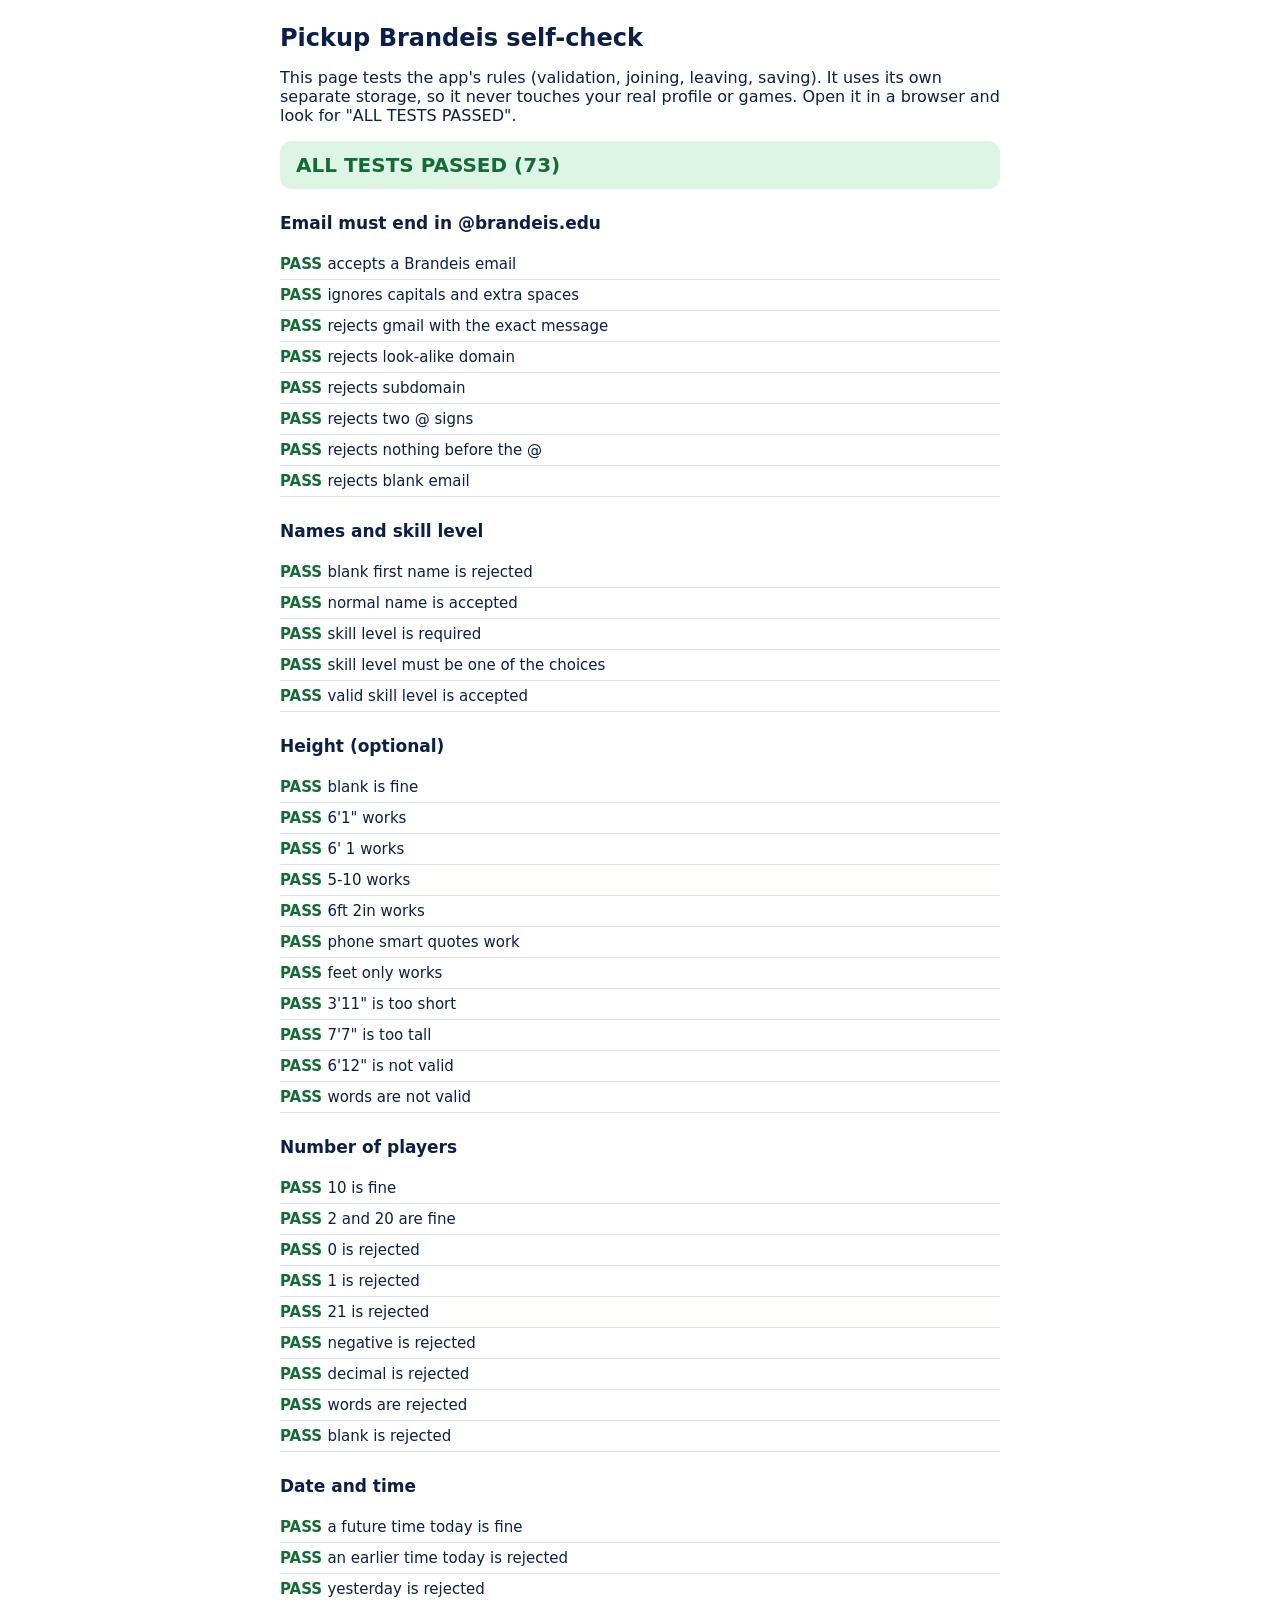
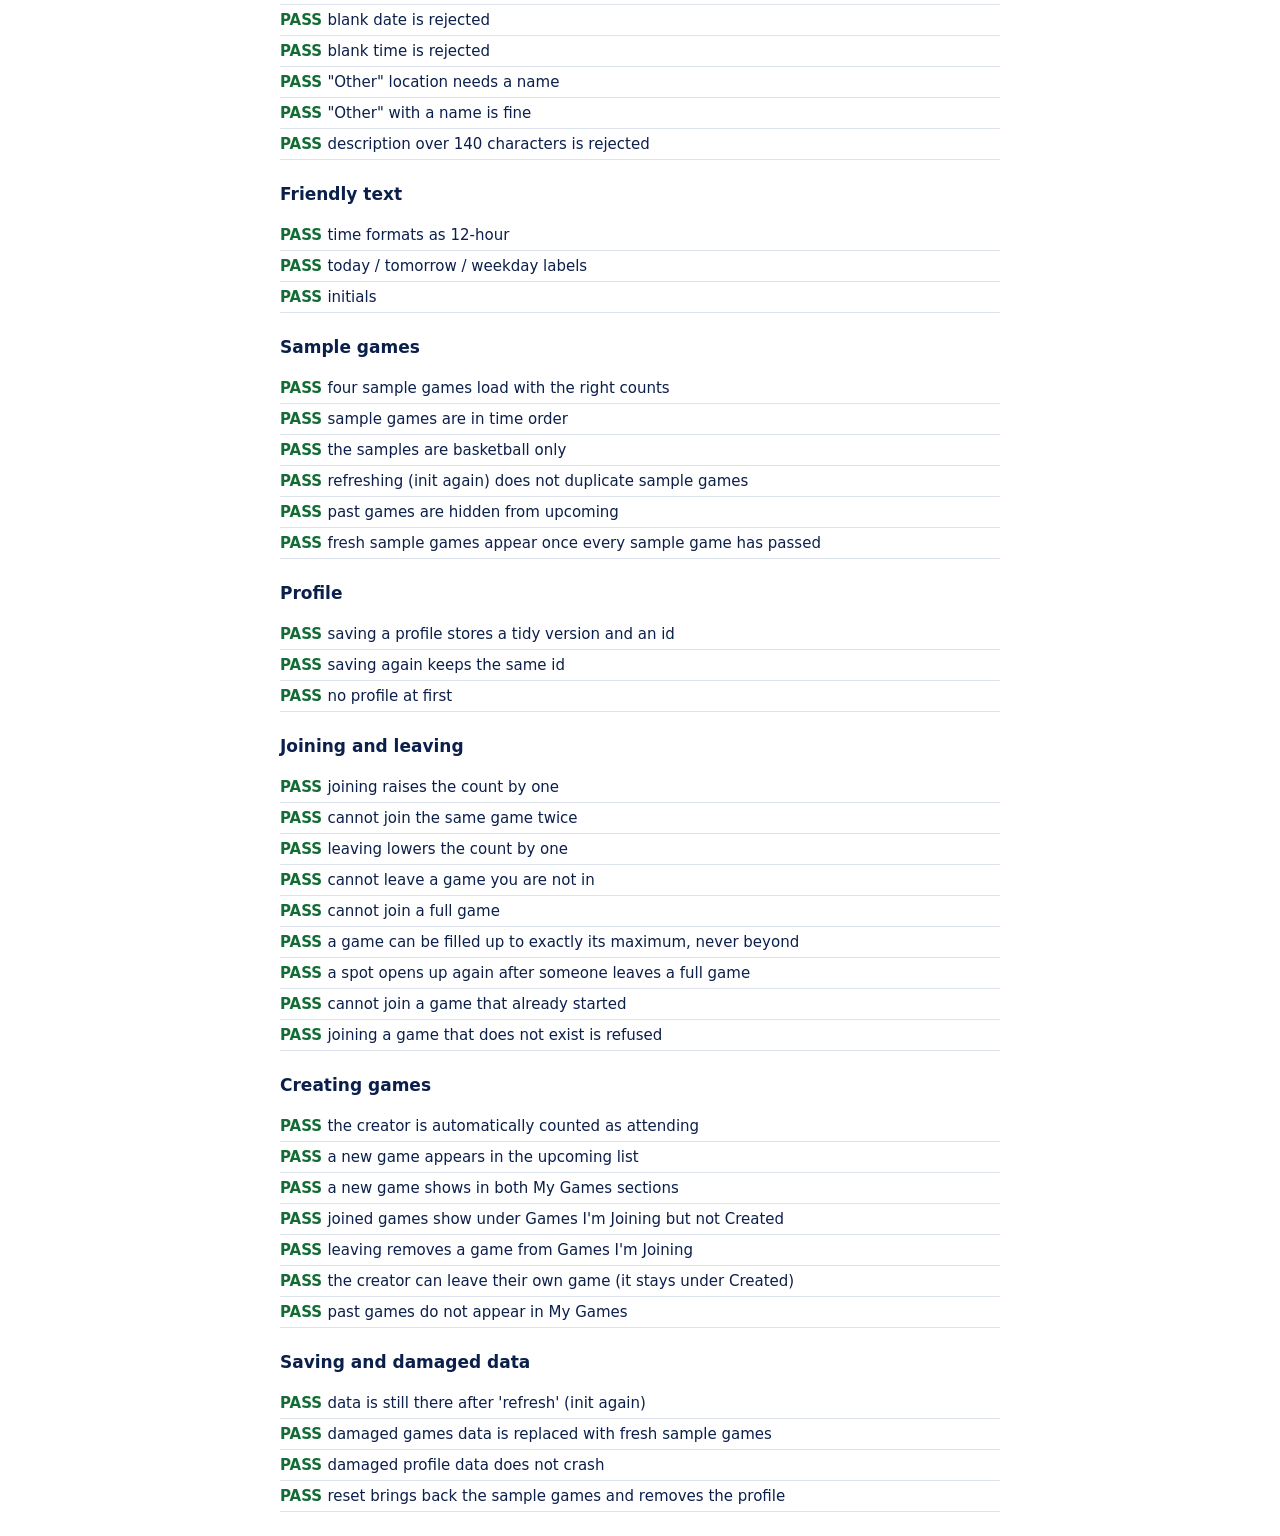
==== public/tests.html @ b557ad42 "FInal project" ====
<!DOCTYPE html>
<html lang="en">
<head>
  <meta charset="UTF-8">
  <meta name="viewport" content="width=device-width, initial-scale=1">
  <title>Pickup Brandeis - Self-check</title>
  <style>
    body { font-family: system-ui, sans-serif; max-width: 720px; margin: 24px auto; padding: 0 16px; color: #0b1f4b; }
    h1 { font-size: 24px; }
    #summary { font-size: 20px; font-weight: 700; padding: 12px 16px; border-radius: 12px; margin: 16px 0; }
    #summary.pass { background: #dcf5e5; color: #136c35; }
    #summary.fail { background: #fde8e8; color: #c62828; }
    ul { list-style: none; padding: 0; }
    li { padding: 6px 0; border-bottom: 1px solid #dde3ee; font-size: 15px; }
    .ok::before { content: "PASS  "; color: #136c35; font-weight: 700; }
    .bad::before { content: "FAIL  "; color: #c62828; font-weight: 700; }
    .detail { color: #c62828; font-size: 13px; }
    h2 { font-size: 17px; margin-top: 24px; }
  </style>
</head>
<body>
  <h1>Pickup Brandeis self-check</h1>
  <p>This page tests the app's rules (validation, joining, leaving, saving). It uses its own separate storage, so it never touches your real profile or games. Open it in a browser and look for "ALL TESTS PASSED".</p>
  <div id="summary">Running...</div>
  <div id="results"></div>

  <script src="js/config.js"></script>
  <script src="js/format.js"></script>
  <script src="js/sampleData.js"></script>
  <script src="js/validation.js"></script>
  <script src="js/storage.js"></script>
  <script>
    (function () {
      PB.storage.useNamespace("pb.test.");

      const results = [];
      let currentGroup = null;
      let groupList = null;
      const out = document.getElementById("results");

      function group(name) {
        const h = document.createElement("h2");
        h.textContent = name;
        out.appendChild(h);
        groupList = document.createElement("ul");
        out.appendChild(groupList);
      }

      function test(name, fn) {
        let ok = true, detail = "";
        try { fn(); } catch (e) { ok = false; detail = e.message; }
        results.push({ name: name, ok: ok });
        const li = document.createElement("li");
        li.className = ok ? "ok" : "bad";
        li.textContent = name;
        if (!ok) {
          const d = document.createElement("div");
          d.className = "detail";
          d.textContent = detail;
          li.appendChild(d);
        }
        groupList.appendChild(li);
      }

      function eq(actual, expected, label) {
        if (JSON.stringify(actual) !== JSON.stringify(expected)) {
          throw new Error((label || "value") + ": expected " + JSON.stringify(expected) + " but got " + JSON.stringify(actual));
        }
      }

      // Thursday, Sept 24 2026, 12:00 noon. A fixed "now" keeps tests repeatable.
      const NOW = new Date(2026, 8, 24, 12, 0, 0);
      function fresh() {
        ["profile", "players", "games"].forEach(PB.storage._rawRemove);
        PB.storage.init(NOW);
      }
      const V = PB.validation;

      group("Email must end in @brandeis.edu");
      test("accepts a Brandeis email", function () { eq(V.email("maya@brandeis.edu"), ""); });
      test("ignores capitals and extra spaces", function () { eq(V.email("  Maya@Brandeis.EDU  "), ""); });
      test("rejects gmail with the exact message", function () { eq(V.email("maya@gmail.com"), "Please use your Brandeis email."); });
      test("rejects look-alike domain", function () { eq(V.email("maya@brandeis.edu.evil.com"), "Please use your Brandeis email."); });
      test("rejects subdomain", function () { eq(V.email("maya@student.brandeis.edu"), "Please use your Brandeis email."); });
      test("rejects two @ signs", function () { eq(V.email("a@b@brandeis.edu"), "Please use your Brandeis email."); });
      test("rejects nothing before the @", function () { eq(V.email("@brandeis.edu"), "Please use your Brandeis email."); });
      test("rejects blank email", function () { eq(V.email("   "), "Please enter your Brandeis email."); });

      group("Names and skill level");
      test("blank first name is rejected", function () { eq(V.name("   ", "first name"), "Please enter your first name."); });
      test("normal name is accepted", function () { eq(V.name("Maya", "first name"), ""); });
      test("skill level is required", function () { eq(V.skill("", PB.config.PROFILE_SKILLS), "Please choose a skill level."); });
      test("skill level must be one of the choices", function () { eq(V.skill("Expert", PB.config.PROFILE_SKILLS), "Please choose a skill level."); });
      test("valid skill level is accepted", function () { eq(V.skill("Advanced", PB.config.PROFILE_SKILLS), ""); });

      group("Height (optional)");
      test("blank is fine", function () { eq(V.height("").error, ""); });
      test("6'1\" works", function () { eq(V.height("6'1\"").normalized, "6'1\""); });
      test("6' 1 works", function () { eq(V.height("6' 1").normalized, "6'1\""); });
      test("5-10 works", function () { eq(V.height("5-10").normalized, "5'10\""); });
      test("6ft 2in works", function () { eq(V.height("6ft 2in").normalized, "6'2\""); });
      test("phone smart quotes work", function () { eq(V.height("6’1”").normalized, "6'1\""); });
      test("feet only works", function () { eq(V.height("6'").normalized, "6'0\""); });
      test("3'11\" is too short", function () { eq(V.height("3'11\"").error !== "", true); });
      test("7'7\" is too tall", function () { eq(V.height("7'7\"").error !== "", true); });
      test("6'12\" is not valid", function () { eq(V.height("6'12\"").error !== "", true); });
      test("words are not valid", function () { eq(V.height("tall").error !== "", true); });

      group("Number of players");
      test("10 is fine", function () { eq(V.players("10"), ""); });
      test("2 and 20 are fine", function () { eq([V.players("2"), V.players("20")], ["", ""]); });
      test("0 is rejected", function () { eq(V.players("0") !== "", true); });
      test("1 is rejected", function () { eq(V.players("1") !== "", true); });
      test("21 is rejected", function () { eq(V.players("21") !== "", true); });
      test("negative is rejected", function () { eq(V.players("-4") !== "", true); });
      test("decimal is rejected", function () { eq(V.players("6.5") !== "", true); });
      test("words are rejected", function () { eq(V.players("ten") !== "", true); });
      test("blank is rejected", function () { eq(V.players("") !== "", true); });

      group("Date and time");
      test("a future time today is fine", function () { eq(V.futureDateTime("2026-09-24", "18:00", NOW), ""); });
      test("an earlier time today is rejected", function () { eq(V.futureDateTime("2026-09-24", "09:00", NOW) !== "", true); });
      test("yesterday is rejected", function () { eq(V.futureDateTime("2026-09-23", "18:00", NOW) !== "", true); });
      test("blank date is rejected", function () { eq(V.date("") !== "", true); });
      test("blank time is rejected", function () { eq(V.time("") !== "", true); });
      test("\"Other\" location needs a name", function () { eq(V.location("Other", "  ") !== "", true); });
      test("\"Other\" with a name is fine", function () { eq(V.location("Other", "Rabb lawn"), ""); });
      test("description over 140 characters is rejected", function () { eq(V.description(new Array(142).join("a")) !== "", true); });

      group("Friendly text");
      test("time formats as 12-hour", function () { eq([PB.format.formatTime("18:00"), PB.format.formatTime("00:05"), PB.format.formatTime("12:30")], ["6:00 PM", "12:05 AM", "12:30 PM"]); });
      test("today / tomorrow / weekday labels", function () {
        eq([PB.format.dayLabel("2026-09-24", NOW), PB.format.dayLabel("2026-09-25", NOW), PB.format.dayLabel("2026-09-26", NOW), PB.format.dayLabel("2026-10-05", NOW)],
          ["Today", "Tomorrow", "Saturday", "Mon, Oct 5"]);
      });
      test("initials", function () { eq(PB.format.initials({ firstName: "maya", lastName: "klein" }), "MK"); });

      group("Sample games");
      test("four sample games load with the right counts", function () {
        fresh();
        const games = PB.storage.getUpcomingGames(NOW);
        eq(games.map(function (g) { return g.playerIds.length + "/" + g.maxPlayers; }), ["8/10", "6/10", "4/10", "10/10"]);
      });
      test("sample games are in time order", function () {
        fresh();
        const g = PB.storage.getUpcomingGames(NOW);
        eq([g[0].date, g[1].date, g[2].date, g[3].date], ["2026-09-24", "2026-09-25", "2026-09-26", "2026-09-27"]);
      });
      test("the samples are basketball only", function () {
        fresh();
        eq(PB.storage.getGames().every(function (g) { return g.sport === "basketball"; }), true);
      });
      test("refreshing (init again) does not duplicate sample games", function () {
        fresh();
        PB.storage.init(NOW); PB.storage.init(NOW); PB.storage.init(NOW);
        eq(PB.storage.getGames().length, 4);
      });
      test("past games are hidden from upcoming", function () {
        fresh();
        const later = new Date(2026, 8, 24, 20, 0, 0); // 8 PM: the 6 PM game is over
        eq(PB.storage.getUpcomingGames(later).length, 3);
      });
      test("fresh sample games appear once every sample game has passed", function () {
        fresh();
        const muchLater = new Date(2026, 9, 5, 12, 0, 0);
        PB.storage.init(muchLater);
        eq(PB.storage.getUpcomingGames(muchLater).length, 4);
      });

      group("Profile");
      test("saving a profile stores a tidy version and an id", function () {
        fresh();
        const p = PB.storage.saveProfile({ firstName: " Jesse ", lastName: "Degn", email: " Jesse@Brandeis.edu ", skill: "Intermediate", height: "6'1\"", positions: ["Point Guard", "Center"] });
        eq([p.firstName, p.email, p.positions.length, !!p.id], ["Jesse", "jesse@brandeis.edu", 2, true]);
        eq(PB.storage.getProfile().id, p.id);
      });
      test("saving again keeps the same id", function () {
        fresh();
        const a = PB.storage.saveProfile({ firstName: "A", lastName: "B", email: "a@brandeis.edu", skill: "Beginner", positions: [] });
        const b = PB.storage.saveProfile({ firstName: "A2", lastName: "B", email: "a@brandeis.edu", skill: "Beginner", positions: [] });
        eq(a.id, b.id);
      });
      test("no profile at first", function () { fresh(); eq(PB.storage.getProfile(), null); });

      group("Joining and leaving");
      function me() {
        return PB.storage.saveProfile({ firstName: "Test", lastName: "User", email: "t@brandeis.edu", skill: "Beginner", positions: [] });
      }
      test("joining raises the count by one", function () {
        fresh(); const p = me(); const g = PB.storage.getUpcomingGames(NOW)[0];
        const r = PB.storage.joinGame(g.id, p.id, NOW);
        eq([r.ok, PB.storage.getGame(g.id).playerIds.length], [true, 9]);
      });
      test("cannot join the same game twice", function () {
        fresh(); const p = me(); const g = PB.storage.getUpcomingGames(NOW)[0];
        PB.storage.joinGame(g.id, p.id, NOW);
        const r = PB.storage.joinGame(g.id, p.id, NOW);
        eq([r.ok, r.reason, PB.storage.getGame(g.id).playerIds.length], [false, "already", 9]);
      });
      test("leaving lowers the count by one", function () {
        fresh(); const p = me(); const g = PB.storage.getUpcomingGames(NOW)[0];
        PB.storage.joinGame(g.id, p.id, NOW);
        const r = PB.storage.leaveGame(g.id, p.id, NOW);
        eq([r.ok, PB.storage.getGame(g.id).playerIds.length], [true, 8]);
      });
      test("cannot leave a game you are not in", function () {
        fresh(); const p = me(); const g = PB.storage.getUpcomingGames(NOW)[0];
        const r = PB.storage.leaveGame(g.id, p.id, NOW);
        eq([r.ok, r.reason, PB.storage.getGame(g.id).playerIds.length], [false, "not-joined", 8]);
      });
      test("cannot join a full game", function () {
        fresh(); const p = me(); const full = PB.storage.getUpcomingGames(NOW)[3];
        const r = PB.storage.joinGame(full.id, p.id, NOW);
        eq([r.ok, r.reason, PB.storage.getGame(full.id).playerIds.length], [false, "full", 10]);
      });
      test("a game can be filled up to exactly its maximum, never beyond", function () {
        fresh(); const p = me(); const g = PB.storage.getUpcomingGames(NOW)[0]; // 8 of 10
        PB.storage.joinGame(g.id, p.id, NOW); // 9
        const other = PB.storage.saveProfile; // (keep same profile; use fake ids for extra players)
        eq(PB.storage.joinGame(g.id, "x1", NOW).ok, true); // 10
        eq(PB.storage.joinGame(g.id, "x2", NOW).reason, "full");
        eq(PB.storage.getGame(g.id).playerIds.length, 10);
      });
      test("a spot opens up again after someone leaves a full game", function () {
        fresh(); const p = me(); const g = PB.storage.getUpcomingGames(NOW)[0];
        PB.storage.joinGame(g.id, p.id, NOW); PB.storage.joinGame(g.id, "x1", NOW); // now 10
        PB.storage.leaveGame(g.id, p.id, NOW);
        eq(PB.storage.isFull(PB.storage.getGame(g.id)), false);
      });
      test("cannot join a game that already started", function () {
        fresh(); const p = me(); const g = PB.storage.getUpcomingGames(NOW)[0];
        const later = new Date(2026, 8, 24, 19, 0, 0);
        eq(PB.storage.joinGame(g.id, p.id, later).reason, "started");
      });
      test("joining a game that does not exist is refused", function () {
        fresh(); const p = me();
        eq(PB.storage.joinGame("nope", p.id, NOW).reason, "not-found");
      });

      group("Creating games");
      function make(extra) {
        const base = { date: "2026-09-30", time: "17:00", location: "Gosman Courts", skill: "Beginner", maxPlayers: "6", description: " Bring water " };
        return Object.assign(base, extra || {});
      }
      test("the creator is automatically counted as attending", function () {
        fresh(); const p = me();
        const g = PB.storage.createGame(make(), p.id);
        eq([g.playerIds, g.creatorId === p.id, g.maxPlayers, g.description], [[p.id], true, 6, "Bring water"]);
      });
      test("a new game appears in the upcoming list", function () {
        fresh(); const p = me();
        const g = PB.storage.createGame(make(), p.id);
        eq(PB.storage.getUpcomingGames(NOW).some(function (x) { return x.id === g.id; }), true);
      });
      test("a new game shows in both My Games sections", function () {
        fresh(); const p = me();
        const g = PB.storage.createGame(make(), p.id);
        const mine = PB.storage.getMyGames(p.id, NOW);
        eq([mine.joining.map(function (x) { return x.id; }), mine.created.map(function (x) { return x.id; })], [[g.id], [g.id]]);
      });
      test("joined games show under Games I'm Joining but not Created", function () {
        fresh(); const p = me(); const g = PB.storage.getUpcomingGames(NOW)[0];
        PB.storage.joinGame(g.id, p.id, NOW);
        const mine = PB.storage.getMyGames(p.id, NOW);
        eq([mine.joining.length, mine.created.length], [1, 0]);
      });
      test("leaving removes a game from Games I'm Joining", function () {
        fresh(); const p = me(); const g = PB.storage.getUpcomingGames(NOW)[0];
        PB.storage.joinGame(g.id, p.id, NOW); PB.storage.leaveGame(g.id, p.id, NOW);
        eq(PB.storage.getMyGames(p.id, NOW).joining.length, 0);
      });
      test("the creator can leave their own game (it stays under Created)", function () {
        fresh(); const p = me();
        const g = PB.storage.createGame(make(), p.id);
        PB.storage.leaveGame(g.id, p.id, NOW);
        const mine = PB.storage.getMyGames(p.id, NOW);
        eq([PB.storage.getGame(g.id).playerIds.length, mine.joining.length, mine.created.length], [0, 0, 1]);
      });
      test("past games do not appear in My Games", function () {
        fresh(); const p = me(); const g = PB.storage.getUpcomingGames(NOW)[0];
        PB.storage.joinGame(g.id, p.id, NOW);
        const later = new Date(2026, 8, 24, 20, 0, 0);
        eq(PB.storage.getMyGames(p.id, later).joining.length, 0);
      });

      group("Saving and damaged data");
      test("data is still there after 'refresh' (init again)", function () {
        fresh(); const p = me();
        const g = PB.storage.createGame(make(), p.id);
        PB.storage.joinGame(PB.storage.getUpcomingGames(NOW)[0].id, p.id, NOW);
        PB.storage.init(NOW);
        eq([!!PB.storage.getGame(g.id), PB.storage.getProfile().id === p.id, PB.storage.getMyGames(p.id, NOW).joining.length], [true, true, 2]);
      });
      test("damaged games data is replaced with fresh sample games", function () {
        fresh();
        PB.storage._rawSet("games", "{{{ not json");
        PB.storage.init(NOW);
        eq([PB.storage.status.recovered, PB.storage.getGames().length], [true, 4]);
      });
      test("damaged profile data does not crash", function () {
        fresh();
        PB.storage._rawSet("profile", "12345garbage");
        eq(PB.storage.getProfile(), null);
      });
      test("reset brings back the sample games and removes the profile", function () {
        fresh(); const p = me(); PB.storage.createGame(make(), p.id);
        PB.storage.resetAll(NOW);
        eq([PB.storage.getProfile(), PB.storage.getGames().length], [null, 4]);
      });

      // ----- summary -----
      const failed = results.filter(function (r) { return !r.ok; });
      const summary = document.getElementById("summary");
      if (failed.length === 0) {
        summary.textContent = "ALL TESTS PASSED (" + results.length + ")";
        summary.className = "pass";
      } else {
        summary.textContent = failed.length + " of " + results.length + " tests FAILED";
        summary.className = "fail";
      }
      window.__testResults = { total: results.length, failed: failed.map(function (f) { return f.name; }) };

      // Clean up the test storage.
      ["profile", "players", "games"].forEach(PB.storage._rawRemove);
    })();
  </script>
</body>
</html>
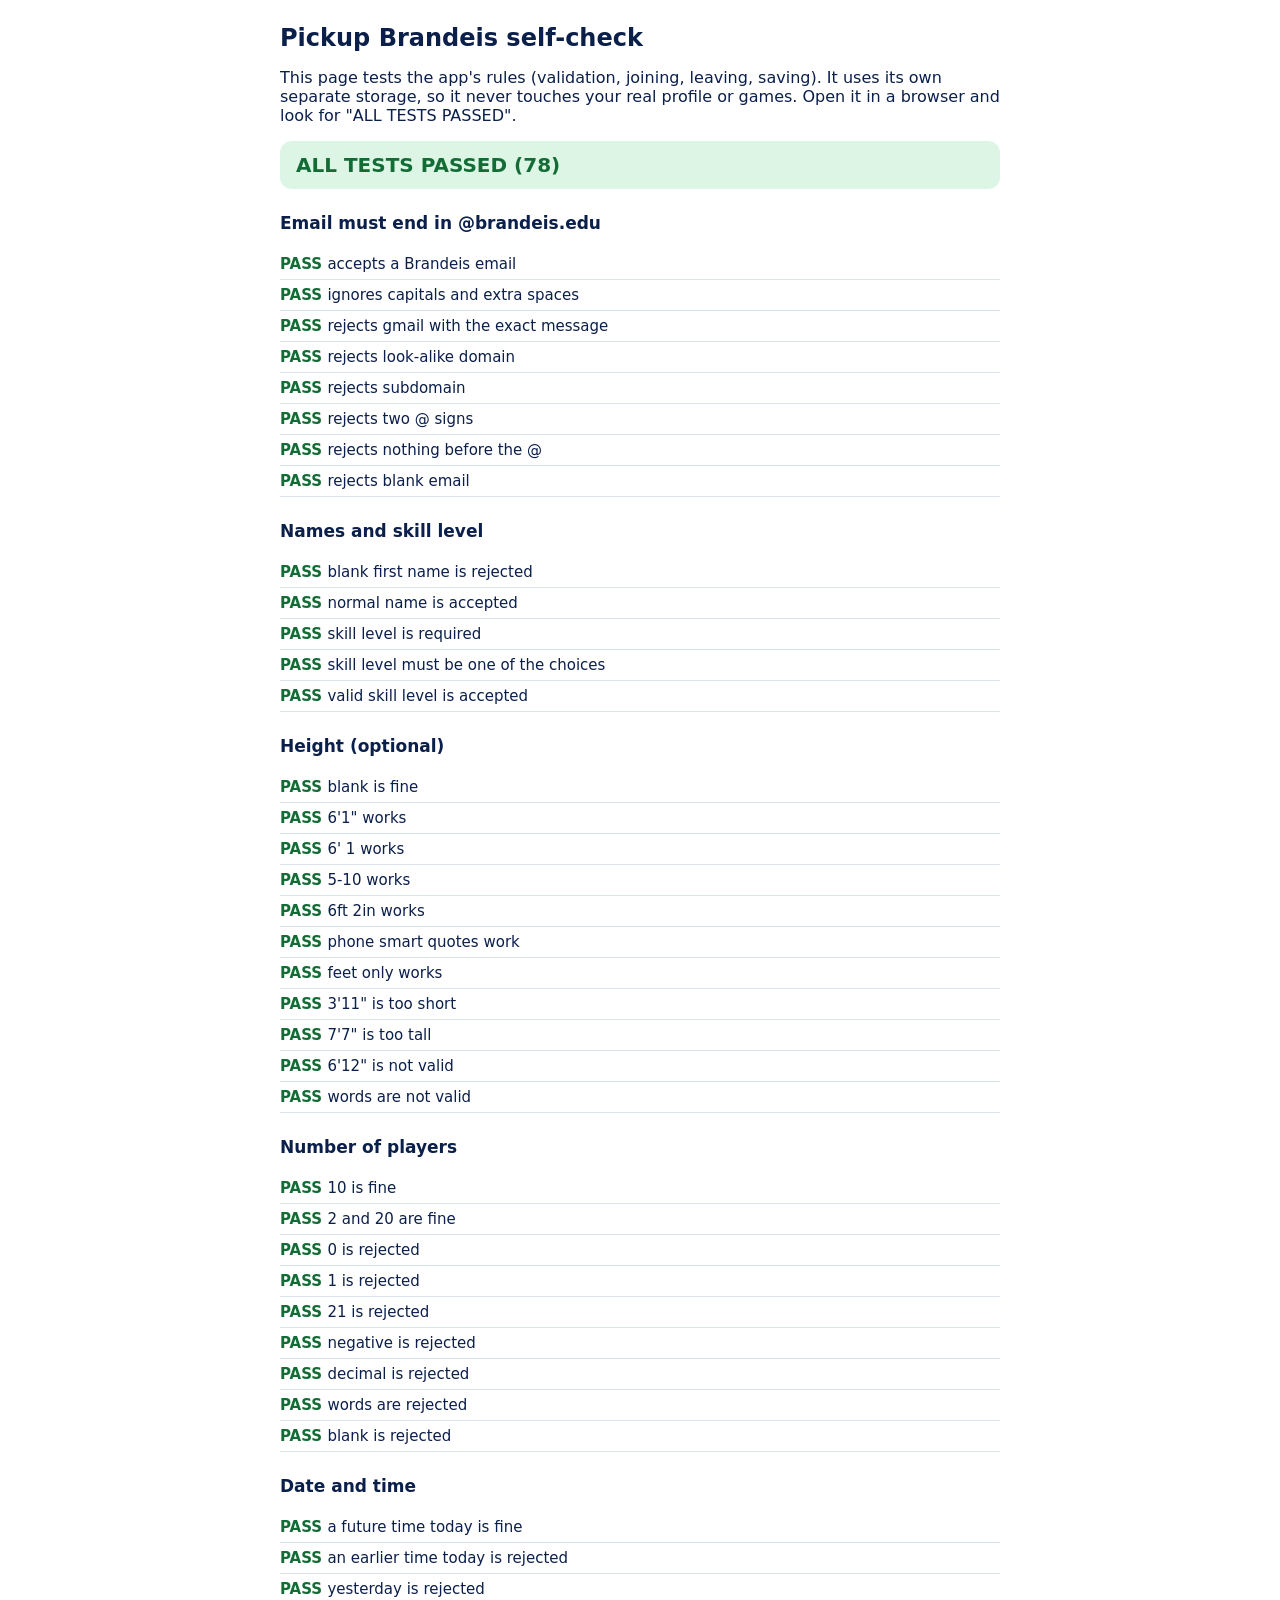
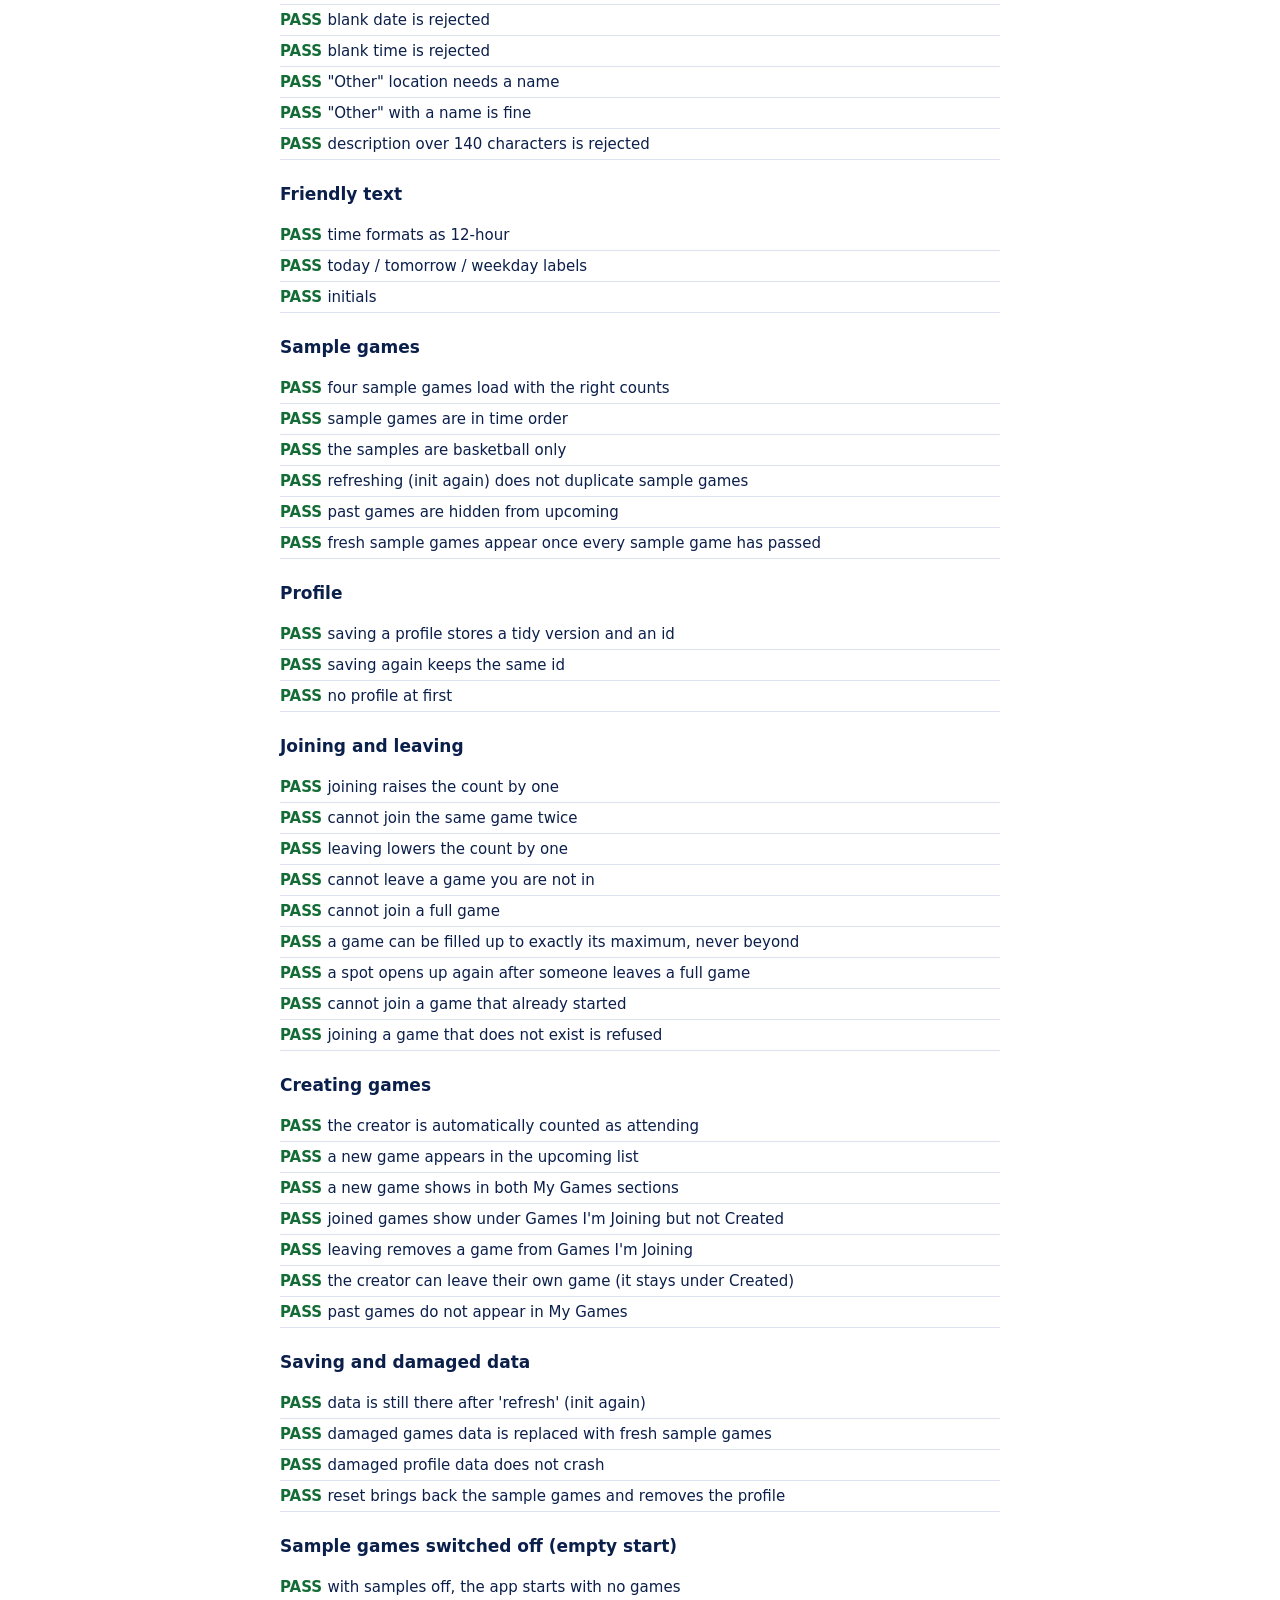
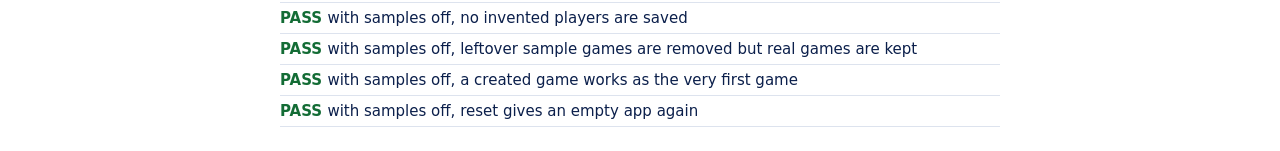
==== commit 505cdfc8: "example game removal" ====
--- a/public/tests.html
+++ b/public/tests.html
@@ -32,6 +32,9 @@
   <script>
     (function () {
       PB.storage.useNamespace("pb.test.");
+      // The sample-game tests below need the samples switched on. (The last
+      // group tests the switched-off, empty-start mode.)
+      PB.config.SAMPLE_GAMES = true;
 
       const results = [];
       let currentGroup = null;
@@ -308,6 +311,44 @@
         eq([PB.storage.getProfile(), PB.storage.getGames().length], [null, 4]);
       });
 
+      group("Sample games switched off (empty start)");
+      test("with samples off, the app starts with no games", function () {
+        PB.config.SAMPLE_GAMES = false;
+        ["profile", "players", "games"].forEach(PB.storage._rawRemove);
+        PB.storage.init(NOW);
+        eq([PB.storage.getGames().length, PB.storage.getUpcomingGames(NOW).length], [0, 0]);
+      });
+      test("with samples off, no invented players are saved", function () {
+        PB.config.SAMPLE_GAMES = false;
+        ["profile", "players", "games"].forEach(PB.storage._rawRemove);
+        PB.storage.init(NOW);
+        eq(PB.storage.getPlayer("p-mk").firstName, "Player");
+      });
+      test("with samples off, leftover sample games are removed but real games are kept", function () {
+        PB.config.SAMPLE_GAMES = true;
+        fresh();
+        const p = PB.storage.saveProfile({ firstName: "Real", lastName: "Person", email: "r@brandeis.edu", skill: "Beginner", positions: [] });
+        const mine = PB.storage.createGame({ date: "2026-09-30", time: "17:00", location: "Gosman Courts", skill: "Beginner", maxPlayers: "6", description: "" }, p.id);
+        PB.config.SAMPLE_GAMES = false;
+        PB.storage.init(NOW);
+        const games = PB.storage.getGames();
+        eq([games.length, games[0].id === mine.id], [1, true]);
+      });
+      test("with samples off, a created game works as the very first game", function () {
+        PB.config.SAMPLE_GAMES = false;
+        ["profile", "players", "games"].forEach(PB.storage._rawRemove);
+        PB.storage.init(NOW);
+        const p = PB.storage.saveProfile({ firstName: "First", lastName: "Host", email: "f@brandeis.edu", skill: "Beginner", positions: [] });
+        const g = PB.storage.createGame({ date: "2026-09-30", time: "17:00", location: "Gosman Courts", skill: "Beginner", maxPlayers: "6", description: "" }, p.id);
+        eq([PB.storage.getUpcomingGames(NOW).length, g.playerIds.length], [1, 1]);
+      });
+      test("with samples off, reset gives an empty app again", function () {
+        PB.config.SAMPLE_GAMES = false;
+        PB.storage.resetAll(NOW);
+        eq([PB.storage.getProfile(), PB.storage.getGames().length], [null, 0]);
+      });
+      PB.config.SAMPLE_GAMES = true;
+
       // ----- summary -----
       const failed = results.filter(function (r) { return !r.ok; });
       const summary = document.getElementById("summary");
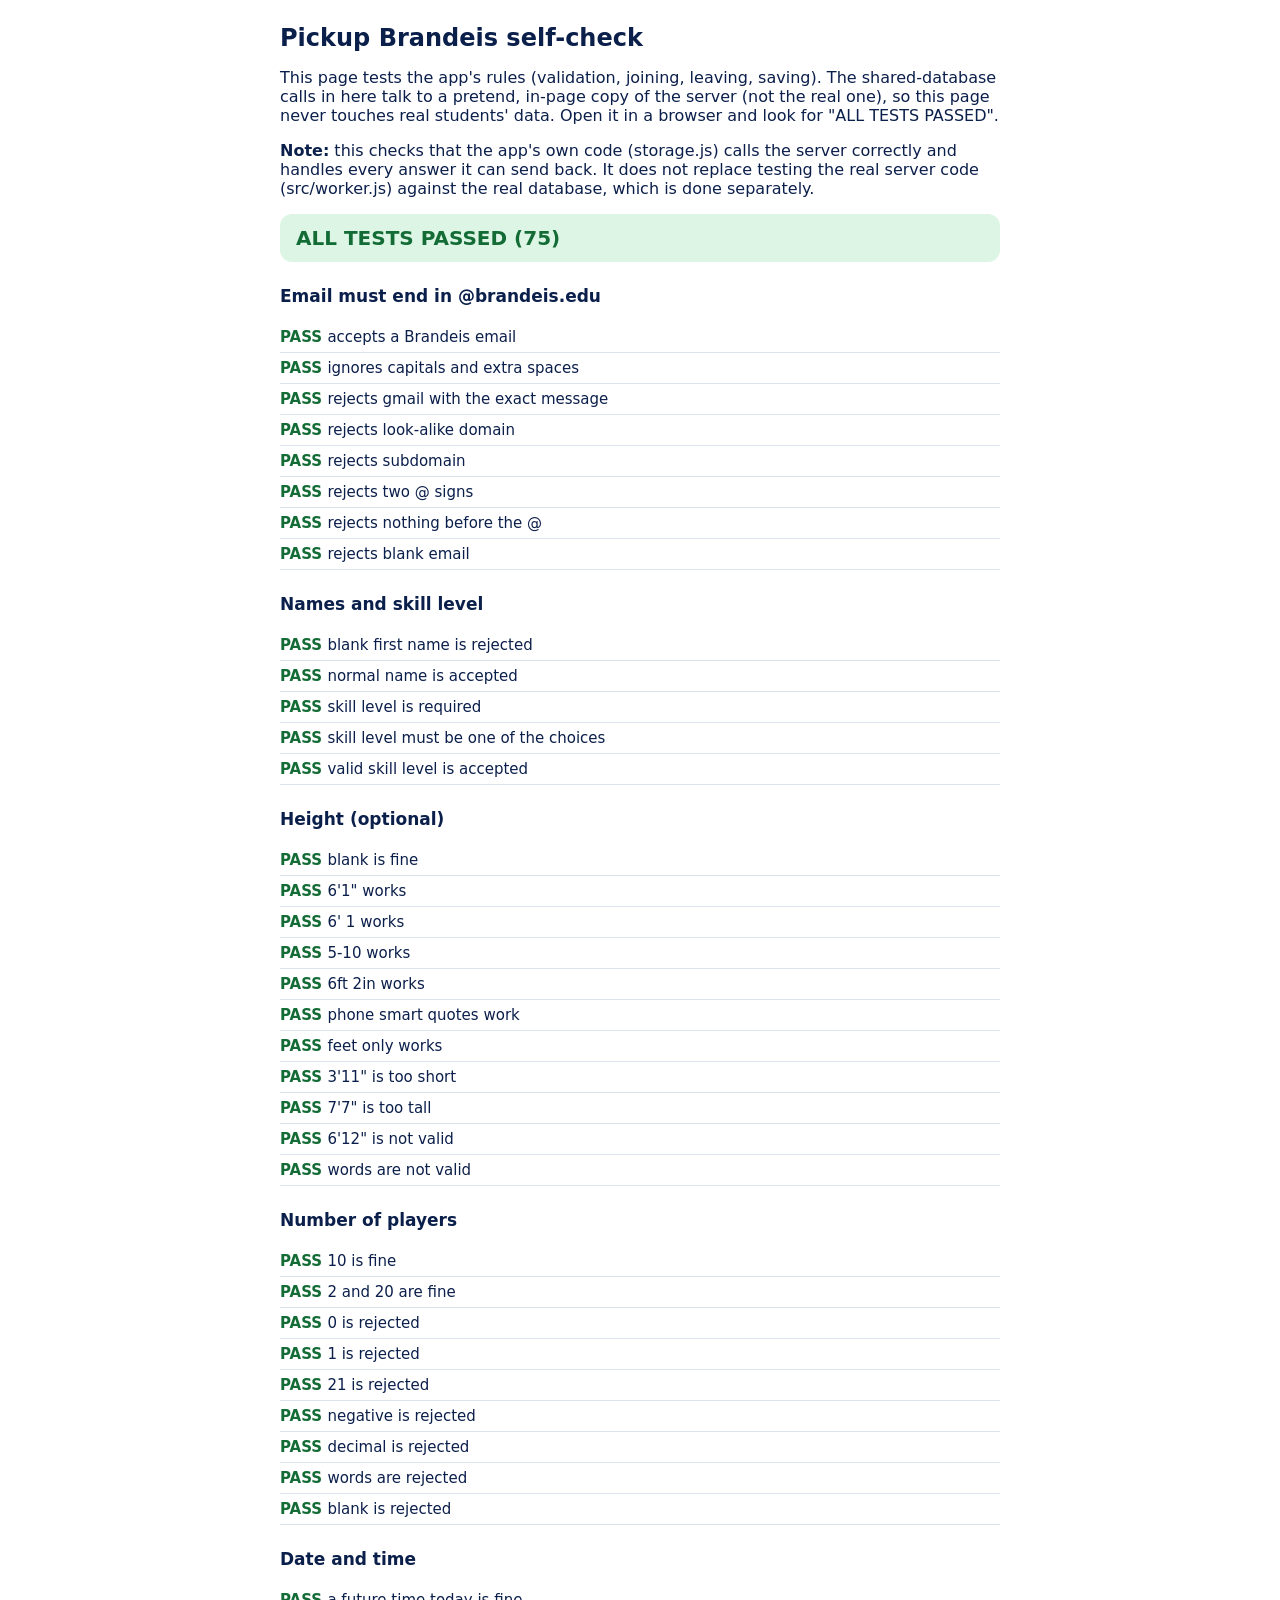
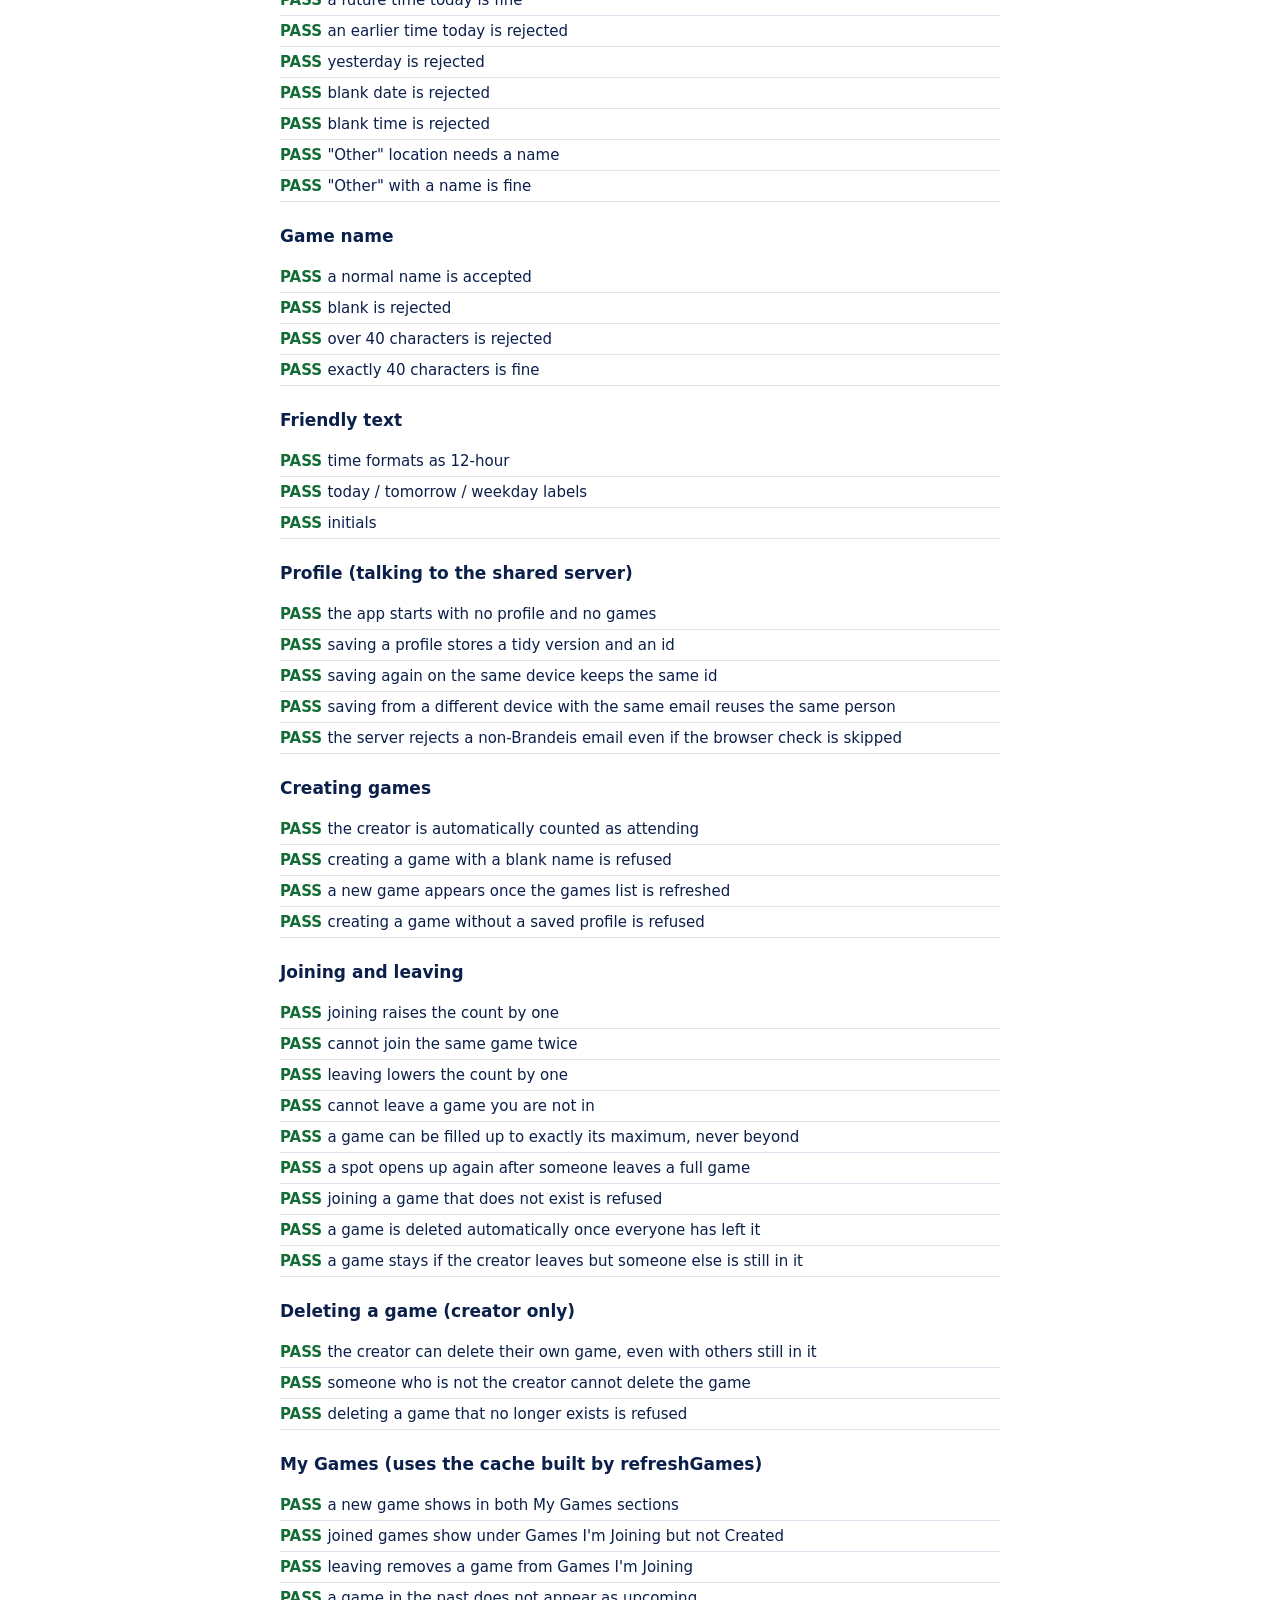
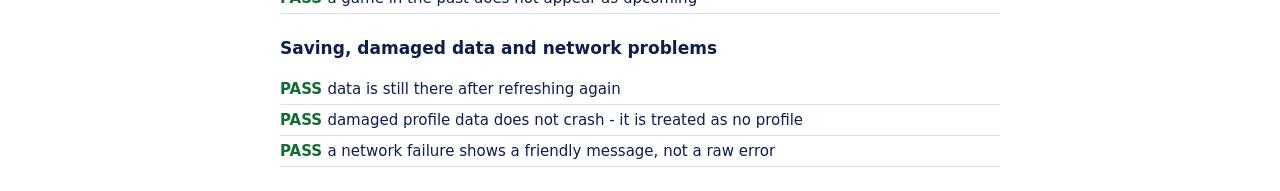
==== commit 89b0bf4e: "database" ====
--- a/public/tests.html
+++ b/public/tests.html
@@ -20,49 +20,141 @@
 </head>
 <body>
   <h1>Pickup Brandeis self-check</h1>
-  <p>This page tests the app's rules (validation, joining, leaving, saving). It uses its own separate storage, so it never touches your real profile or games. Open it in a browser and look for "ALL TESTS PASSED".</p>
+  <p>This page tests the app's rules (validation, joining, leaving, saving). The shared-database calls in here talk to a
+  pretend, in-page copy of the server (not the real one), so this page never touches real students' data. Open it in a
+  browser and look for "ALL TESTS PASSED".</p>
+  <p><strong>Note:</strong> this checks that the app's own code (storage.js) calls the server correctly and handles every
+  answer it can send back. It does not replace testing the real server code (src/worker.js) against the real database,
+  which is done separately.</p>
   <div id="summary">Running...</div>
   <div id="results"></div>
 
   <script src="js/config.js"></script>
   <script src="js/format.js"></script>
-  <script src="js/sampleData.js"></script>
   <script src="js/validation.js"></script>
   <script src="js/storage.js"></script>
   <script>
     (function () {
       PB.storage.useNamespace("pb.test.");
-      // The sample-game tests below need the samples switched on. (The last
-      // group tests the switched-off, empty-start mode.)
-      PB.config.SAMPLE_GAMES = true;
-
-      const results = [];
+
+      // ----- a pretend server, entirely in this page's memory -----
+      // This copies the important rules from src/worker.js closely enough to
+      // test storage.js against, without a real network or database. See the
+      // note at the top of the page.
+      let db;
+      function resetDb() {
+        db = { players: {}, games: {} }; // games[id] = { ...fields, memberIds: [] }
+      }
+      resetDb();
+
+      function shapedGames() {
+        return Object.values(db.games).map(function (g) {
+          const players = g.memberIds.map(function (id) {
+            return db.players[id]
+              ? { id: id, firstName: db.players[id].firstName, lastName: db.players[id].lastName }
+              : { id: id, firstName: "Player", lastName: "" };
+          });
+          const creator = db.players[g.creatorId]
+            ? { id: g.creatorId, firstName: db.players[g.creatorId].firstName, lastName: db.players[g.creatorId].lastName }
+            : { id: g.creatorId, firstName: "Player", lastName: "" };
+          return {
+            id: g.id, sport: "basketball", name: g.name, date: g.date, time: g.time, location: g.location, skill: g.skill,
+            maxPlayers: g.maxPlayers, creatorId: g.creatorId,
+            playerIds: g.memberIds.slice(), players: players, creator: creator,
+          };
+        });
+      }
+
+      function ok(data, status) {
+        return new Response(JSON.stringify(data), { status: status || 200, headers: { "content-type": "application/json" } });
+      }
+      function err(message, status) {
+        return ok({ error: message }, status || 400);
+      }
+
+      async function mockFetch(url, options) {
+        const method = (options && options.method) || "GET";
+        const body = options && options.body ? JSON.parse(options.body) : null;
+
+        if (url === "/api/games" && method === "GET") {
+          return ok({ games: shapedGames() });
+        }
+
+        if (url === "/api/profile" && method === "POST") {
+          const V = PB.validation;
+          const firstError = V.name(body.firstName, "first name") || V.name(body.lastName, "last name") ||
+            V.email(body.email) || V.skill(body.skill, PB.config.PROFILE_SKILLS);
+          if (firstError) return err(firstError);
+          const email = String(body.email).trim().toLowerCase();
+          const existing = Object.values(db.players).find(function (p) { return p.email === email; });
+          const id = existing ? existing.id : (body.id || "u-" + Math.random().toString(36).slice(2, 9));
+          const profile = {
+            id: id, firstName: String(body.firstName).trim(), lastName: String(body.lastName).trim(),
+            email: email, skill: body.skill, height: body.height || "", positions: body.positions || [],
+          };
+          db.players[id] = profile;
+          return ok({ profile: profile });
+        }
+
+        if (url === "/api/games" && method === "POST") {
+          if (!body.creatorId || !db.players[body.creatorId]) return err("Please create your profile first.");
+          const nameError = PB.validation.gameName(body.name);
+          if (nameError) return err(nameError);
+          const id = "g-" + Math.random().toString(36).slice(2, 9);
+          db.games[id] = {
+            id: id, name: String(body.name || "").trim(), date: body.date, time: body.time, location: body.location, skill: body.skill,
+            maxPlayers: Number(body.maxPlayers),
+            creatorId: body.creatorId, memberIds: [body.creatorId],
+          };
+          return ok({ game: shapedGames().find(function (g) { return g.id === id; }) });
+        }
+
+        let m = url.match(/^\/api\/games\/([^/]+)\/join$/);
+        if (m && method === "POST") {
+          const game = db.games[decodeURIComponent(m[1])];
+          if (!game) return ok({ ok: false, reason: "not-found" });
+          if (game.memberIds.indexOf(body.playerId) !== -1) return ok({ ok: false, reason: "already" });
+          if (game.memberIds.length >= game.maxPlayers) return ok({ ok: false, reason: "full" });
+          game.memberIds.push(body.playerId);
+          return ok({ ok: true, game: shapedGames().find(function (g) { return g.id === game.id; }) });
+        }
+
+        m = url.match(/^\/api\/games\/([^/]+)\/leave$/);
+        if (m && method === "POST") {
+          const game = db.games[decodeURIComponent(m[1])];
+          if (!game) return ok({ ok: false, reason: "not-found" });
+          const i = game.memberIds.indexOf(body.playerId);
+          if (i === -1) return ok({ ok: false, reason: "not-joined" });
+          game.memberIds.splice(i, 1);
+          if (game.memberIds.length === 0) {
+            delete db.games[game.id];
+            return ok({ ok: true, game: null, deleted: true });
+          }
+          return ok({ ok: true, game: shapedGames().find(function (g) { return g.id === game.id; }), deleted: false });
+        }
+
+        m = url.match(/^\/api\/games\/([^/]+)\/delete$/);
+        if (m && method === "POST") {
+          const game = db.games[decodeURIComponent(m[1])];
+          if (!game) return ok({ ok: false, reason: "not-found" });
+          if (game.creatorId !== body.creatorId) return ok({ ok: false, reason: "not-creator" });
+          delete db.games[game.id];
+          return ok({ ok: true });
+        }
+
+        return err("Unknown API address.", 404);
+      }
+      PB.storage.useFetch(mockFetch);
+
+      // ----- tiny test runner (tests may be async, and run in order) -----
+      const groups = [];
       let currentGroup = null;
-      let groupList = null;
-      const out = document.getElementById("results");
-
       function group(name) {
-        const h = document.createElement("h2");
-        h.textContent = name;
-        out.appendChild(h);
-        groupList = document.createElement("ul");
-        out.appendChild(groupList);
-      }
-
+        currentGroup = { name: name, tests: [] };
+        groups.push(currentGroup);
+      }
       function test(name, fn) {
-        let ok = true, detail = "";
-        try { fn(); } catch (e) { ok = false; detail = e.message; }
-        results.push({ name: name, ok: ok });
-        const li = document.createElement("li");
-        li.className = ok ? "ok" : "bad";
-        li.textContent = name;
-        if (!ok) {
-          const d = document.createElement("div");
-          d.className = "detail";
-          d.textContent = detail;
-          li.appendChild(d);
-        }
-        groupList.appendChild(li);
+        currentGroup.tests.push({ name: name, fn: fn });
       }
 
       function eq(actual, expected, label) {
@@ -73,10 +165,26 @@
 
       // Thursday, Sept 24 2026, 12:00 noon. A fixed "now" keeps tests repeatable.
       const NOW = new Date(2026, 8, 24, 12, 0, 0);
-      function fresh() {
-        ["profile", "players", "games"].forEach(PB.storage._rawRemove);
-        PB.storage.init(NOW);
-      }
+
+      // Clears the pretend server and this device's saved profile, then
+      // reloads the (now empty) games list into storage.js's cache - the
+      // same steps a real navigation performs (see router.js).
+      async function fresh() {
+        resetDb();
+        PB.storage._rawRemove("profile");
+        await PB.storage.refreshGames();
+      }
+      let nextEmail = 1;
+      async function makePlayer(name) {
+        return PB.storage.saveProfile({
+          firstName: name || "Test", lastName: "User", email: "t" + nextEmail++ + "@brandeis.edu", skill: "Beginner", positions: [],
+        });
+      }
+      function makeGameFields(extra) {
+        const base = { name: "Thursday Run", date: "2026-09-30", time: "17:00", location: "Gosman Courts", skill: "Beginner", maxPlayers: "6" };
+        return Object.assign(base, extra || {});
+      }
+
       const V = PB.validation;
 
       group("Email must end in @brandeis.edu");
@@ -128,7 +236,12 @@
       test("blank time is rejected", function () { eq(V.time("") !== "", true); });
       test("\"Other\" location needs a name", function () { eq(V.location("Other", "  ") !== "", true); });
       test("\"Other\" with a name is fine", function () { eq(V.location("Other", "Rabb lawn"), ""); });
-      test("description over 140 characters is rejected", function () { eq(V.description(new Array(142).join("a")) !== "", true); });
+
+      group("Game name");
+      test("a normal name is accepted", function () { eq(V.gameName("Thursday Night Run"), ""); });
+      test("blank is rejected", function () { eq(V.gameName("   ") !== "", true); });
+      test("over 40 characters is rejected", function () { eq(V.gameName(new Array(42).join("a")) !== "", true); });
+      test("exactly 40 characters is fine", function () { eq(V.gameName(new Array(41).join("a")), ""); });
 
       group("Friendly text");
       test("time formats as 12-hour", function () { eq([PB.format.formatTime("18:00"), PB.format.formatTime("00:05"), PB.format.formatTime("12:30")], ["6:00 PM", "12:05 AM", "12:30 PM"]); });
@@ -138,231 +251,259 @@
       });
       test("initials", function () { eq(PB.format.initials({ firstName: "maya", lastName: "klein" }), "MK"); });
 
-      group("Sample games");
-      test("four sample games load with the right counts", function () {
-        fresh();
-        const games = PB.storage.getUpcomingGames(NOW);
-        eq(games.map(function (g) { return g.playerIds.length + "/" + g.maxPlayers; }), ["8/10", "6/10", "4/10", "10/10"]);
-      });
-      test("sample games are in time order", function () {
-        fresh();
-        const g = PB.storage.getUpcomingGames(NOW);
-        eq([g[0].date, g[1].date, g[2].date, g[3].date], ["2026-09-24", "2026-09-25", "2026-09-26", "2026-09-27"]);
-      });
-      test("the samples are basketball only", function () {
-        fresh();
-        eq(PB.storage.getGames().every(function (g) { return g.sport === "basketball"; }), true);
-      });
-      test("refreshing (init again) does not duplicate sample games", function () {
-        fresh();
-        PB.storage.init(NOW); PB.storage.init(NOW); PB.storage.init(NOW);
-        eq(PB.storage.getGames().length, 4);
-      });
-      test("past games are hidden from upcoming", function () {
-        fresh();
-        const later = new Date(2026, 8, 24, 20, 0, 0); // 8 PM: the 6 PM game is over
-        eq(PB.storage.getUpcomingGames(later).length, 3);
-      });
-      test("fresh sample games appear once every sample game has passed", function () {
-        fresh();
-        const muchLater = new Date(2026, 9, 5, 12, 0, 0);
-        PB.storage.init(muchLater);
-        eq(PB.storage.getUpcomingGames(muchLater).length, 4);
-      });
-
-      group("Profile");
-      test("saving a profile stores a tidy version and an id", function () {
-        fresh();
-        const p = PB.storage.saveProfile({ firstName: " Jesse ", lastName: "Degn", email: " Jesse@Brandeis.edu ", skill: "Intermediate", height: "6'1\"", positions: ["Point Guard", "Center"] });
+      group("Profile (talking to the shared server)");
+      test("the app starts with no profile and no games", async function () {
+        await fresh();
+        eq([PB.storage.getProfile(), PB.storage.getGames().length], [null, 0]);
+      });
+      test("saving a profile stores a tidy version and an id", async function () {
+        await fresh();
+        const p = await PB.storage.saveProfile({ firstName: " Jesse ", lastName: "Degn", email: " Jesse@Brandeis.edu ", skill: "Intermediate", height: "6'1\"", positions: ["Point Guard", "Center"] });
         eq([p.firstName, p.email, p.positions.length, !!p.id], ["Jesse", "jesse@brandeis.edu", 2, true]);
         eq(PB.storage.getProfile().id, p.id);
       });
-      test("saving again keeps the same id", function () {
-        fresh();
-        const a = PB.storage.saveProfile({ firstName: "A", lastName: "B", email: "a@brandeis.edu", skill: "Beginner", positions: [] });
-        const b = PB.storage.saveProfile({ firstName: "A2", lastName: "B", email: "a@brandeis.edu", skill: "Beginner", positions: [] });
+      test("saving again on the same device keeps the same id", async function () {
+        await fresh();
+        const a = await PB.storage.saveProfile({ firstName: "A", lastName: "B", email: "a@brandeis.edu", skill: "Beginner", positions: [] });
+        const b = await PB.storage.saveProfile({ firstName: "A2", lastName: "B", email: "a@brandeis.edu", skill: "Beginner", positions: [] });
         eq(a.id, b.id);
       });
-      test("no profile at first", function () { fresh(); eq(PB.storage.getProfile(), null); });
+      test("saving from a different device with the same email reuses the same person", async function () {
+        await fresh();
+        const a = await PB.storage.saveProfile({ firstName: "A", lastName: "B", email: "same@brandeis.edu", skill: "Beginner", positions: [] });
+        PB.storage._rawRemove("profile"); // pretend this is a second, brand-new browser
+        const b = await PB.storage.saveProfile({ firstName: "A", lastName: "B", email: "same@brandeis.edu", skill: "Beginner", positions: [] });
+        eq(a.id, b.id);
+      });
+      test("the server rejects a non-Brandeis email even if the browser check is skipped", async function () {
+        await fresh();
+        let message = "";
+        try { await PB.storage.saveProfile({ firstName: "A", lastName: "B", email: "a@gmail.com", skill: "Beginner", positions: [] }); }
+        catch (e) { message = e.message; }
+        eq(message, "Please use your Brandeis email.");
+      });
+
+      group("Creating games");
+      test("the creator is automatically counted as attending", async function () {
+        await fresh(); const p = await makePlayer();
+        const g = await PB.storage.createGame(makeGameFields(), p.id);
+        eq([g.playerIds, g.creatorId === p.id, g.maxPlayers, g.name], [[p.id], true, 6, "Thursday Run"]);
+      });
+      test("creating a game with a blank name is refused", async function () {
+        await fresh(); const p = await makePlayer();
+        let message = "";
+        try { await PB.storage.createGame(makeGameFields({ name: "   " }), p.id); }
+        catch (e) { message = e.message; }
+        eq(message.length > 0, true);
+      });
+      test("a new game appears once the games list is refreshed", async function () {
+        await fresh(); const p = await makePlayer();
+        const g = await PB.storage.createGame(makeGameFields(), p.id);
+        eq(PB.storage.getGame(g.id), null); // not in the cache yet...
+        await PB.storage.refreshGames();
+        eq(!!PB.storage.getGame(g.id), true); // ...until refreshed, same as router.js does
+      });
+      test("creating a game without a saved profile is refused", async function () {
+        await fresh();
+        let message = "";
+        try { await PB.storage.createGame(makeGameFields(), "someone-made-up"); }
+        catch (e) { message = e.message; }
+        eq(message, "Please create your profile first.");
+      });
 
       group("Joining and leaving");
-      function me() {
-        return PB.storage.saveProfile({ firstName: "Test", lastName: "User", email: "t@brandeis.edu", skill: "Beginner", positions: [] });
-      }
-      test("joining raises the count by one", function () {
-        fresh(); const p = me(); const g = PB.storage.getUpcomingGames(NOW)[0];
-        const r = PB.storage.joinGame(g.id, p.id, NOW);
-        eq([r.ok, PB.storage.getGame(g.id).playerIds.length], [true, 9]);
-      });
-      test("cannot join the same game twice", function () {
-        fresh(); const p = me(); const g = PB.storage.getUpcomingGames(NOW)[0];
-        PB.storage.joinGame(g.id, p.id, NOW);
-        const r = PB.storage.joinGame(g.id, p.id, NOW);
-        eq([r.ok, r.reason, PB.storage.getGame(g.id).playerIds.length], [false, "already", 9]);
-      });
-      test("leaving lowers the count by one", function () {
-        fresh(); const p = me(); const g = PB.storage.getUpcomingGames(NOW)[0];
-        PB.storage.joinGame(g.id, p.id, NOW);
-        const r = PB.storage.leaveGame(g.id, p.id, NOW);
-        eq([r.ok, PB.storage.getGame(g.id).playerIds.length], [true, 8]);
-      });
-      test("cannot leave a game you are not in", function () {
-        fresh(); const p = me(); const g = PB.storage.getUpcomingGames(NOW)[0];
-        const r = PB.storage.leaveGame(g.id, p.id, NOW);
-        eq([r.ok, r.reason, PB.storage.getGame(g.id).playerIds.length], [false, "not-joined", 8]);
-      });
-      test("cannot join a full game", function () {
-        fresh(); const p = me(); const full = PB.storage.getUpcomingGames(NOW)[3];
-        const r = PB.storage.joinGame(full.id, p.id, NOW);
-        eq([r.ok, r.reason, PB.storage.getGame(full.id).playerIds.length], [false, "full", 10]);
-      });
-      test("a game can be filled up to exactly its maximum, never beyond", function () {
-        fresh(); const p = me(); const g = PB.storage.getUpcomingGames(NOW)[0]; // 8 of 10
-        PB.storage.joinGame(g.id, p.id, NOW); // 9
-        const other = PB.storage.saveProfile; // (keep same profile; use fake ids for extra players)
-        eq(PB.storage.joinGame(g.id, "x1", NOW).ok, true); // 10
-        eq(PB.storage.joinGame(g.id, "x2", NOW).reason, "full");
-        eq(PB.storage.getGame(g.id).playerIds.length, 10);
-      });
-      test("a spot opens up again after someone leaves a full game", function () {
-        fresh(); const p = me(); const g = PB.storage.getUpcomingGames(NOW)[0];
-        PB.storage.joinGame(g.id, p.id, NOW); PB.storage.joinGame(g.id, "x1", NOW); // now 10
-        PB.storage.leaveGame(g.id, p.id, NOW);
-        eq(PB.storage.isFull(PB.storage.getGame(g.id)), false);
-      });
-      test("cannot join a game that already started", function () {
-        fresh(); const p = me(); const g = PB.storage.getUpcomingGames(NOW)[0];
-        const later = new Date(2026, 8, 24, 19, 0, 0);
-        eq(PB.storage.joinGame(g.id, p.id, later).reason, "started");
-      });
-      test("joining a game that does not exist is refused", function () {
-        fresh(); const p = me();
-        eq(PB.storage.joinGame("nope", p.id, NOW).reason, "not-found");
-      });
-
-      group("Creating games");
-      function make(extra) {
-        const base = { date: "2026-09-30", time: "17:00", location: "Gosman Courts", skill: "Beginner", maxPlayers: "6", description: " Bring water " };
-        return Object.assign(base, extra || {});
-      }
-      test("the creator is automatically counted as attending", function () {
-        fresh(); const p = me();
-        const g = PB.storage.createGame(make(), p.id);
-        eq([g.playerIds, g.creatorId === p.id, g.maxPlayers, g.description], [[p.id], true, 6, "Bring water"]);
-      });
-      test("a new game appears in the upcoming list", function () {
-        fresh(); const p = me();
-        const g = PB.storage.createGame(make(), p.id);
-        eq(PB.storage.getUpcomingGames(NOW).some(function (x) { return x.id === g.id; }), true);
-      });
-      test("a new game shows in both My Games sections", function () {
-        fresh(); const p = me();
-        const g = PB.storage.createGame(make(), p.id);
+      test("joining raises the count by one", async function () {
+        await fresh(); const p = await makePlayer();
+        const g = await PB.storage.createGame(makeGameFields({ maxPlayers: "10" }), p.id);
+        const other = await makePlayer("Other");
+        const r = await PB.storage.joinGame(g.id, other.id);
+        eq([r.ok, r.game.playerIds.length], [true, 2]);
+      });
+      test("cannot join the same game twice", async function () {
+        await fresh(); const p = await makePlayer();
+        const g = await PB.storage.createGame(makeGameFields(), p.id); // p is already in it
+        const r = await PB.storage.joinGame(g.id, p.id);
+        eq([r.ok, r.reason], [false, "already"]);
+      });
+      test("leaving lowers the count by one", async function () {
+        await fresh(); const p = await makePlayer();
+        const g = await PB.storage.createGame(makeGameFields({ maxPlayers: "10" }), p.id);
+        const other = await makePlayer("Other");
+        await PB.storage.joinGame(g.id, other.id);
+        const r = await PB.storage.leaveGame(g.id, other.id);
+        eq([r.ok, r.deleted, r.game.playerIds.length], [true, false, 1]);
+      });
+      test("cannot leave a game you are not in", async function () {
+        await fresh(); const p = await makePlayer();
+        const g = await PB.storage.createGame(makeGameFields(), p.id);
+        const other = await makePlayer("Other");
+        const r = await PB.storage.leaveGame(g.id, other.id);
+        eq([r.ok, r.reason], [false, "not-joined"]);
+      });
+      test("a game can be filled up to exactly its maximum, never beyond", async function () {
+        await fresh(); const p = await makePlayer();
+        const g = await PB.storage.createGame(makeGameFields({ maxPlayers: "2" }), p.id); // p = 1/2
+        const other = await makePlayer("Other");
+        const r1 = await PB.storage.joinGame(g.id, other.id); // 2/2
+        const third = await makePlayer("Third");
+        const r2 = await PB.storage.joinGame(g.id, third.id); // should be refused
+        eq([r1.ok, r2.ok, r2.reason, r1.game.playerIds.length], [true, false, "full", 2]);
+      });
+      test("a spot opens up again after someone leaves a full game", async function () {
+        await fresh(); const p = await makePlayer();
+        const g = await PB.storage.createGame(makeGameFields({ maxPlayers: "2" }), p.id);
+        const other = await makePlayer("Other");
+        await PB.storage.joinGame(g.id, other.id); // full
+        const afterLeave = await PB.storage.leaveGame(g.id, other.id);
+        eq(PB.storage.isFull(afterLeave.game), false);
+      });
+      test("joining a game that does not exist is refused", async function () {
+        await fresh(); const p = await makePlayer();
+        const r = await PB.storage.joinGame("nope", p.id);
+        eq(r.reason, "not-found");
+      });
+      test("a game is deleted automatically once everyone has left it", async function () {
+        await fresh(); const p = await makePlayer();
+        const g = await PB.storage.createGame(makeGameFields(), p.id); // only the creator is in it
+        const r = await PB.storage.leaveGame(g.id, p.id);
+        await PB.storage.refreshGames();
+        eq([r.ok, r.deleted, r.game], [true, true, null]);
+        eq(PB.storage.getGame(g.id), null);
+      });
+      test("a game stays if the creator leaves but someone else is still in it", async function () {
+        await fresh(); const p = await makePlayer();
+        const g = await PB.storage.createGame(makeGameFields(), p.id);
+        const other = await makePlayer("Other");
+        await PB.storage.joinGame(g.id, other.id);
+        const r = await PB.storage.leaveGame(g.id, p.id);
+        await PB.storage.refreshGames();
+        eq([r.ok, r.deleted, !!PB.storage.getGame(g.id)], [true, false, true]);
+      });
+
+      group("Deleting a game (creator only)");
+      test("the creator can delete their own game, even with others still in it", async function () {
+        await fresh(); const p = await makePlayer();
+        const g = await PB.storage.createGame(makeGameFields(), p.id);
+        const other = await makePlayer("Other");
+        await PB.storage.joinGame(g.id, other.id);
+        const r = await PB.storage.deleteGame(g.id, p.id);
+        await PB.storage.refreshGames();
+        eq([r.ok, PB.storage.getGame(g.id)], [true, null]);
+      });
+      test("someone who is not the creator cannot delete the game", async function () {
+        await fresh(); const p = await makePlayer();
+        const g = await PB.storage.createGame(makeGameFields(), p.id);
+        const other = await makePlayer("Other");
+        const r = await PB.storage.deleteGame(g.id, other.id);
+        await PB.storage.refreshGames();
+        eq([r.ok, r.reason, !!PB.storage.getGame(g.id)], [false, "not-creator", true]);
+      });
+      test("deleting a game that no longer exists is refused", async function () {
+        await fresh(); const p = await makePlayer();
+        const r = await PB.storage.deleteGame("nope", p.id);
+        eq([r.ok, r.reason], [false, "not-found"]);
+      });
+
+      group("My Games (uses the cache built by refreshGames)");
+      test("a new game shows in both My Games sections", async function () {
+        await fresh(); const p = await makePlayer();
+        const g = await PB.storage.createGame(makeGameFields(), p.id);
+        await PB.storage.refreshGames();
         const mine = PB.storage.getMyGames(p.id, NOW);
         eq([mine.joining.map(function (x) { return x.id; }), mine.created.map(function (x) { return x.id; })], [[g.id], [g.id]]);
       });
-      test("joined games show under Games I'm Joining but not Created", function () {
-        fresh(); const p = me(); const g = PB.storage.getUpcomingGames(NOW)[0];
-        PB.storage.joinGame(g.id, p.id, NOW);
+      test("joined games show under Games I'm Joining but not Created", async function () {
+        await fresh(); const owner = await makePlayer("Owner"); const p = await makePlayer("Me");
+        const g = await PB.storage.createGame(makeGameFields(), owner.id);
+        await PB.storage.joinGame(g.id, p.id);
+        await PB.storage.refreshGames();
         const mine = PB.storage.getMyGames(p.id, NOW);
         eq([mine.joining.length, mine.created.length], [1, 0]);
       });
-      test("leaving removes a game from Games I'm Joining", function () {
-        fresh(); const p = me(); const g = PB.storage.getUpcomingGames(NOW)[0];
-        PB.storage.joinGame(g.id, p.id, NOW); PB.storage.leaveGame(g.id, p.id, NOW);
+      test("leaving removes a game from Games I'm Joining", async function () {
+        await fresh(); const owner = await makePlayer("Owner"); const p = await makePlayer("Me");
+        const g = await PB.storage.createGame(makeGameFields(), owner.id);
+        await PB.storage.joinGame(g.id, p.id);
+        await PB.storage.leaveGame(g.id, p.id);
+        await PB.storage.refreshGames();
         eq(PB.storage.getMyGames(p.id, NOW).joining.length, 0);
       });
-      test("the creator can leave their own game (it stays under Created)", function () {
-        fresh(); const p = me();
-        const g = PB.storage.createGame(make(), p.id);
-        PB.storage.leaveGame(g.id, p.id, NOW);
-        const mine = PB.storage.getMyGames(p.id, NOW);
-        eq([PB.storage.getGame(g.id).playerIds.length, mine.joining.length, mine.created.length], [0, 0, 1]);
-      });
-      test("past games do not appear in My Games", function () {
-        fresh(); const p = me(); const g = PB.storage.getUpcomingGames(NOW)[0];
-        PB.storage.joinGame(g.id, p.id, NOW);
-        const later = new Date(2026, 8, 24, 20, 0, 0);
-        eq(PB.storage.getMyGames(p.id, later).joining.length, 0);
-      });
-
-      group("Saving and damaged data");
-      test("data is still there after 'refresh' (init again)", function () {
-        fresh(); const p = me();
-        const g = PB.storage.createGame(make(), p.id);
-        PB.storage.joinGame(PB.storage.getUpcomingGames(NOW)[0].id, p.id, NOW);
-        PB.storage.init(NOW);
-        eq([!!PB.storage.getGame(g.id), PB.storage.getProfile().id === p.id, PB.storage.getMyGames(p.id, NOW).joining.length], [true, true, 2]);
-      });
-      test("damaged games data is replaced with fresh sample games", function () {
-        fresh();
-        PB.storage._rawSet("games", "{{{ not json");
-        PB.storage.init(NOW);
-        eq([PB.storage.status.recovered, PB.storage.getGames().length], [true, 4]);
-      });
-      test("damaged profile data does not crash", function () {
-        fresh();
+      test("a game in the past does not appear as upcoming", async function () {
+        await fresh(); const p = await makePlayer();
+        const g = await PB.storage.createGame(makeGameFields({ date: "2026-09-20", time: "08:00" }), p.id);
+        await PB.storage.refreshGames();
+        eq(PB.storage.getUpcomingGames(NOW).some(function (x) { return x.id === g.id; }), false);
+      });
+
+      group("Saving, damaged data and network problems");
+      test("data is still there after refreshing again", async function () {
+        await fresh(); const p = await makePlayer();
+        const g = await PB.storage.createGame(makeGameFields(), p.id);
+        await PB.storage.refreshGames();
+        await PB.storage.refreshGames();
+        eq([!!PB.storage.getGame(g.id), PB.storage.getProfile().id === p.id], [true, true]);
+      });
+      test("damaged profile data does not crash - it is treated as no profile", function () {
         PB.storage._rawSet("profile", "12345garbage");
         eq(PB.storage.getProfile(), null);
-      });
-      test("reset brings back the sample games and removes the profile", function () {
-        fresh(); const p = me(); PB.storage.createGame(make(), p.id);
-        PB.storage.resetAll(NOW);
-        eq([PB.storage.getProfile(), PB.storage.getGames().length], [null, 4]);
-      });
-
-      group("Sample games switched off (empty start)");
-      test("with samples off, the app starts with no games", function () {
-        PB.config.SAMPLE_GAMES = false;
-        ["profile", "players", "games"].forEach(PB.storage._rawRemove);
-        PB.storage.init(NOW);
-        eq([PB.storage.getGames().length, PB.storage.getUpcomingGames(NOW).length], [0, 0]);
-      });
-      test("with samples off, no invented players are saved", function () {
-        PB.config.SAMPLE_GAMES = false;
-        ["profile", "players", "games"].forEach(PB.storage._rawRemove);
-        PB.storage.init(NOW);
-        eq(PB.storage.getPlayer("p-mk").firstName, "Player");
-      });
-      test("with samples off, leftover sample games are removed but real games are kept", function () {
-        PB.config.SAMPLE_GAMES = true;
-        fresh();
-        const p = PB.storage.saveProfile({ firstName: "Real", lastName: "Person", email: "r@brandeis.edu", skill: "Beginner", positions: [] });
-        const mine = PB.storage.createGame({ date: "2026-09-30", time: "17:00", location: "Gosman Courts", skill: "Beginner", maxPlayers: "6", description: "" }, p.id);
-        PB.config.SAMPLE_GAMES = false;
-        PB.storage.init(NOW);
-        const games = PB.storage.getGames();
-        eq([games.length, games[0].id === mine.id], [1, true]);
-      });
-      test("with samples off, a created game works as the very first game", function () {
-        PB.config.SAMPLE_GAMES = false;
-        ["profile", "players", "games"].forEach(PB.storage._rawRemove);
-        PB.storage.init(NOW);
-        const p = PB.storage.saveProfile({ firstName: "First", lastName: "Host", email: "f@brandeis.edu", skill: "Beginner", positions: [] });
-        const g = PB.storage.createGame({ date: "2026-09-30", time: "17:00", location: "Gosman Courts", skill: "Beginner", maxPlayers: "6", description: "" }, p.id);
-        eq([PB.storage.getUpcomingGames(NOW).length, g.playerIds.length], [1, 1]);
-      });
-      test("with samples off, reset gives an empty app again", function () {
-        PB.config.SAMPLE_GAMES = false;
-        PB.storage.resetAll(NOW);
-        eq([PB.storage.getProfile(), PB.storage.getGames().length], [null, 0]);
-      });
-      PB.config.SAMPLE_GAMES = true;
-
-      // ----- summary -----
-      const failed = results.filter(function (r) { return !r.ok; });
-      const summary = document.getElementById("summary");
-      if (failed.length === 0) {
-        summary.textContent = "ALL TESTS PASSED (" + results.length + ")";
-        summary.className = "pass";
-      } else {
-        summary.textContent = failed.length + " of " + results.length + " tests FAILED";
-        summary.className = "fail";
-      }
-      window.__testResults = { total: results.length, failed: failed.map(function (f) { return f.name; }) };
-
-      // Clean up the test storage.
-      ["profile", "players", "games"].forEach(PB.storage._rawRemove);
+        PB.storage.status.recovered = false;
+      });
+      test("a network failure shows a friendly message, not a raw error", async function () {
+        await fresh();
+        PB.storage.useFetch(function () { return Promise.reject(new TypeError("Failed to fetch")); });
+        let message = "";
+        try { await PB.storage.refreshGames(); } catch (e) { message = e.message; }
+        PB.storage.useFetch(mockFetch);
+        eq(message.indexOf("reach the server") !== -1, true);
+      });
+
+      // ----- run everything, in order, then show the summary -----
+      async function run() {
+        const out = document.getElementById("results");
+        const results = [];
+        for (const g of groups) {
+          const h = document.createElement("h2");
+          h.textContent = g.name;
+          out.appendChild(h);
+          const list = document.createElement("ul");
+          out.appendChild(list);
+          for (const t of g.tests) {
+            let passed = true, detail = "";
+            try {
+              await t.fn();
+            } catch (e) {
+              passed = false;
+              detail = e.message;
+            }
+            results.push({ name: t.name, ok: passed });
+            const li = document.createElement("li");
+            li.className = passed ? "ok" : "bad";
+            li.textContent = t.name;
+            if (!passed) {
+              const d = document.createElement("div");
+              d.className = "detail";
+              d.textContent = detail;
+              li.appendChild(d);
+            }
+            list.appendChild(li);
+          }
+        }
+
+        const failed = results.filter(function (r) { return !r.ok; });
+        const summary = document.getElementById("summary");
+        if (failed.length === 0) {
+          summary.textContent = "ALL TESTS PASSED (" + results.length + ")";
+          summary.className = "pass";
+        } else {
+          summary.textContent = failed.length + " of " + results.length + " tests FAILED";
+          summary.className = "fail";
+        }
+        window.__testResults = { total: results.length, failed: failed.map(function (f) { return f.name; }) };
+
+        // Clean up the test storage.
+        PB.storage._rawRemove("profile");
+      }
+      run();
     })();
   </script>
 </body>
